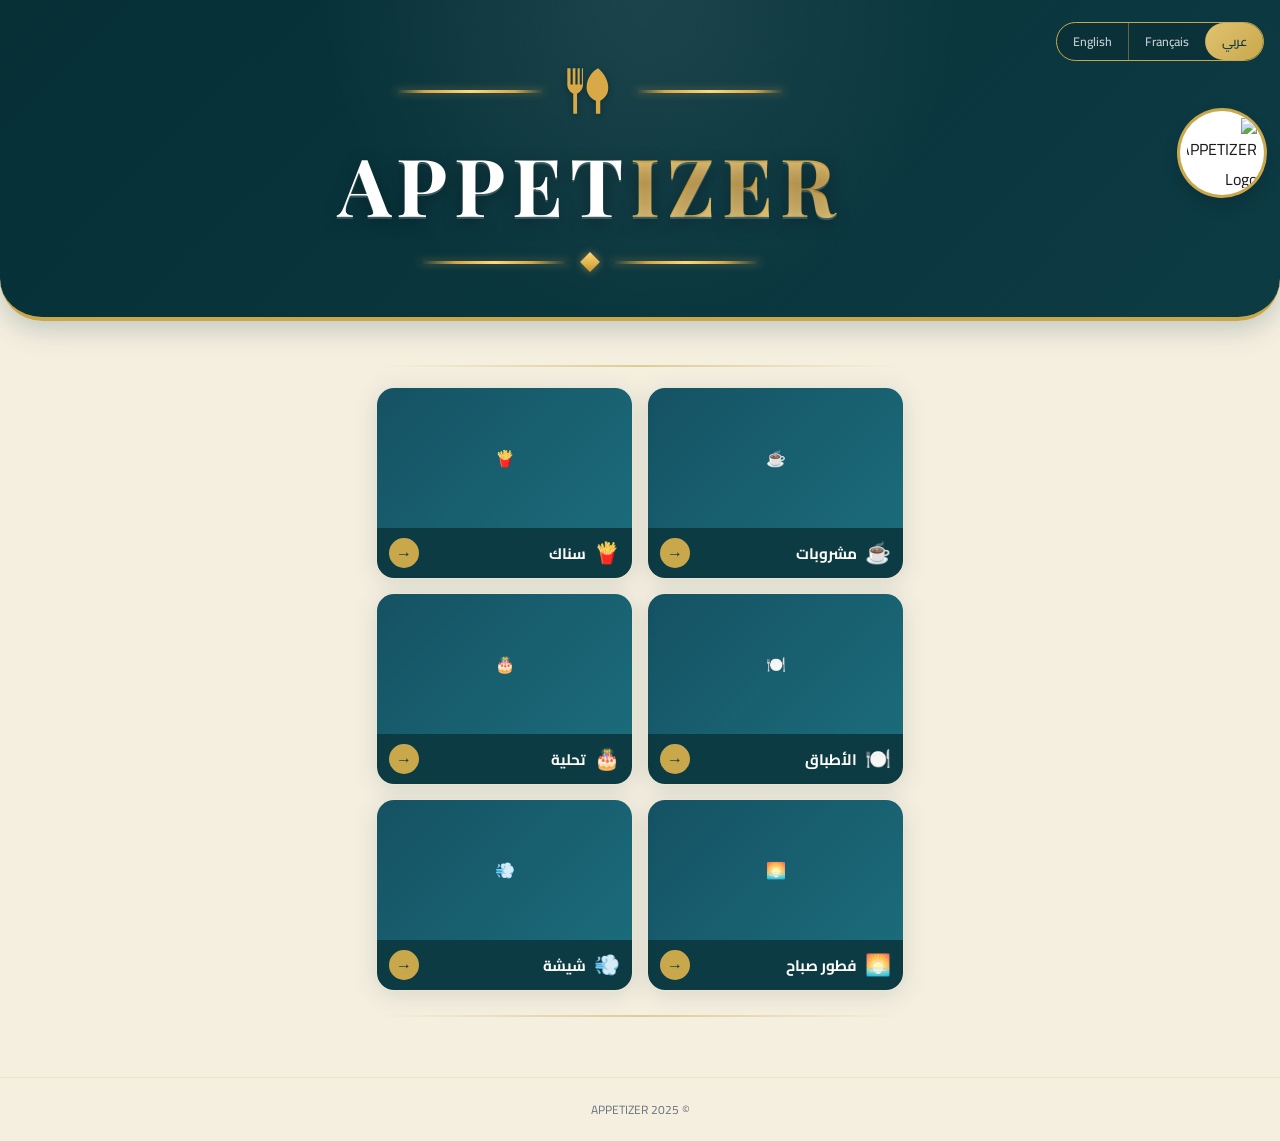
==== index.html @ 3aaae141 "Add files via upload" ====
<!DOCTYPE html>
<html lang="ar" dir="rtl">
<head>
  <meta charset="UTF-8" />
  <meta name="viewport" content="width=device-width, initial-scale=1.0" />
  <title>APPETIZER — Menu</title>
  <meta name="description" content="Digital menu for APPETIZER restaurant" />
  <link rel="stylesheet" href="style.css" />
  <link rel="icon" type="image/svg+xml" href="images/favicon.svg" />
</head>
<body dir="rtl">

  <!-- ── Header ── -->
  <header class="header">
  <div class="header-top">

    <!-- Logo -->
    <div class="logo-wrap">
      <div class="logo-circle">
        <img src="images/logo.webp" alt="APPETIZER Logo" />
      </div>
    </div>

    <!-- Title -->
    <div class="title-box">
      <div class="title-decor">
        <span></span>
 <span class="decor-icon">
  <svg viewBox="0 0 100 100" aria-hidden="true">
    <path d="M31 8h6v30c0 8-5 14-11 17v37h-7V55C13 52 8 46 8 38V8h6v30h4V8h5v30h4V8h4v30h4V8z"/>
    <path d="M65 8c16 13 24 35 15 50-3 5-7 8-11 10v24h-8V68c-9-4-15-11-17-20C42 32 51 15 65 8z"/>
  </svg>
</span>
        <span></span>
      </div>

      <h1 class="main-title">
        APPET<span>IZER</span>
      </h1>

      <div class="bottom-decor">
  <span></span>
  <i></i>
  <span></span>
</div>

    <!-- Language Switcher -->
    <div class="lang-switcher" role="group" aria-label="Language">
      <button class="lang-btn active" data-lang="ar">عربي</button>
      <button class="lang-btn" data-lang="fr">Français</button>
      <button class="lang-btn" data-lang="en">English</button>
    </div>

  </div>
</header>

  <!-- ── Main ── -->
  <main class="main">
    <div class="gold-divider"></div>
    <div class="categories-grid" id="categories-grid" role="list">
      <!-- Rendered by script.js -->
    </div>
    <div class="gold-divider" style="margin-top:24px"></div>
  </main>

  <footer class="footer">
    <p>© 2025 APPETIZER</p>
  </footer>

  <script src="products.js"></script>
  <script src="script.js"></script>
</body>
</html>
---- style.css ----
/* ============================================================
   APPETIZER Digital Menu — style.css
   Palette: Deep Teal #0D3B44, Gold #C9A84C, Cream #F5EFE0
   ============================================================ */

/* ── Google Fonts ─────────────────────────────────────────── */
@import url('https://fonts.googleapis.com/css2?family=Playfair+Display:wght@600;700&family=Cairo:wght@400;600;700&family=Inter:wght@400;500;600&display=swap');

/* ── CSS Variables ────────────────────────────────────────── */
:root {
  --teal:        #0D3B44;
  --teal-mid:    #155263;
  --teal-light:  #1B6B7B;
  --gold:        #C9A84C;
  --gold-light:  #E0C270;
  --cream:       #F5EFE0;
  --cream-dark:  #EDE4CE;
  --white:       #FFFFFF;
  --text-dark:   #1A1A1A;
  --text-muted:  #6B7280;

  --font-display: 'Playfair Display', serif;
  --font-ar:      'Cairo', sans-serif;
  --font-body:    'Inter', sans-serif;

  --radius-card:  18px;
  --radius-btn:   50px;
  --shadow-card:  0 4px 24px rgba(13,59,68,0.13);
  --shadow-gold:  0 2px 12px rgba(201,168,76,0.25);

  --transition:   0.25s ease;
}

/* ── Reset & Base ─────────────────────────────────────────── */
*, *::before, *::after { box-sizing: border-box; margin: 0; padding: 0; }

html { scroll-behavior: smooth; }

body {
  background: var(--cream);
  color: var(--text-dark);
  font-family: var(--font-body);
  min-height: 100vh;
  -webkit-font-smoothing: antialiased;
}

body[dir="rtl"] {
  font-family: var(--font-ar);
}

img { display: block; width: 100%; object-fit: cover; }
a { text-decoration: none; color: inherit; }

/* ── Header ───────────────────────────────────────────────── */
.header {
  background: var(--teal);
  padding: 20px 20px 28px;
  border-radius: 0 0 32px 32px;
  position: relative;
}

.header-top {
  display: flex;
  align-items: center;
  justify-content: space-between;
  gap: 12px;
  margin-bottom: 16px;
}

.logo-wrap {
  display: flex;
  align-items: center;
  gap: 14px;
  flex-shrink: 0;
}

.logo-circle {
  width: 72px;
  height: 72px;
  border-radius: 50%;
  background: var(--white);
  display: flex;
  align-items: center;
  justify-content: center;
  box-shadow: 0 0 0 3px var(--gold);
  overflow: hidden;
  flex-shrink: 0;
}

.logo-circle img {
  width: 54px;
  height: 54px;
  object-fit: contain;
}

.logo-text {
  font-family: var(--font-display);
  font-size: 2rem;
  font-weight: 700;
  color: var(--white);
  letter-spacing: 1px;
  line-height: 1;
}

.logo-text span { color: var(--gold); }

/* ── Language Switcher ────────────────────────────────────── */
.lang-switcher {
  display: flex;
  gap: 6px;
  background: rgba(255,255,255,0.08);
  border-radius: var(--radius-btn);
  padding: 4px;
}

.lang-btn {
  border: none;
  border-radius: var(--radius-btn);
  padding: 6px 14px;
  font-size: 0.78rem;
  font-weight: 600;
  cursor: pointer;
  background: transparent;
  color: rgba(255,255,255,0.75);
  transition: var(--transition);
  font-family: inherit;
  white-space: nowrap;
}

.lang-btn.active {
  background: var(--gold);
  color: var(--teal);
}

/* ── Back Button (category pages) ───────────────────────────── */
.back-btn {
  display: inline-flex;
  align-items: center;
  gap: 8px;
  background: rgba(255,255,255,0.12);
  border: none;
  border-radius: var(--radius-btn);
  color: var(--white);
  font-size: 0.88rem;
  font-weight: 600;
  padding: 8px 18px;
  cursor: pointer;
  transition: var(--transition);
  font-family: inherit;
}

.back-btn:hover { background: rgba(255,255,255,0.2); }

.back-btn svg { flex-shrink: 0; }

[dir="rtl"] .back-btn svg { transform: scaleX(-1); }

.page-title {
  color: var(--white);
  font-family: var(--font-display);
  font-size: 1.6rem;
  font-weight: 700;
  margin-top: 10px;
}

[dir="rtl"] .page-title { font-family: var(--font-ar); }

.page-subtitle {
  color: var(--gold-light);
  font-size: 0.85rem;
  margin-top: 4px;
}

/* ── Main Layout ──────────────────────────────────────────── */
.main {
  padding: 24px 16px 40px;
  max-width: 560px;
  margin: 0 auto;
}

/* ── Category Grid (index) ───────────────────────────────── */
.categories-grid {
  display: grid;
  grid-template-columns: 1fr 1fr;
  gap: 14px;
}

.cat-card {
  border-radius: var(--radius-card);
  overflow: hidden;
  background: var(--white);
  box-shadow: var(--shadow-card);
  border: 1.5px solid var(--cream-dark);
  cursor: pointer;
  transition: transform var(--transition), box-shadow var(--transition);
  text-decoration: none;
}

.cat-card:hover, .cat-card:focus-visible {
  transform: translateY(-3px);
  box-shadow: 0 8px 32px rgba(13,59,68,0.18);
  outline: none;
}

.cat-card:active { transform: translateY(-1px); }

.cat-img-wrap {
  height: 140px;
  overflow: hidden;
}

.cat-img-wrap img {
  height: 100%;
  width: 100%;
  object-fit: cover;
  transition: transform 0.4s ease;
}

.cat-card:hover .cat-img-wrap img { transform: scale(1.05); }

/* placeholder gradient for missing images */
.cat-img-placeholder {
  height: 140px;
  background: linear-gradient(135deg, var(--teal-mid), var(--teal-light));
  display: flex;
  align-items: center;
  justify-content: center;
}

.cat-footer {
  background: var(--teal);
  padding: 10px 12px;
  display: flex;
  align-items: center;
  justify-content: space-between;
  gap: 8px;
}

.cat-icon {
  color: var(--gold);
  font-size: 1.3rem;
  line-height: 1;
  flex-shrink: 0;
}

.cat-name {
  color: var(--white);
  font-size: 0.95rem;
  font-weight: 700;
  flex: 1;
  text-align: center;
}

[dir="rtl"] .cat-name { text-align: right; }
[dir="ltr"] .cat-name { text-align: left; }

.cat-arrow {
  width: 30px;
  height: 30px;
  border-radius: 50%;
  background: var(--gold);
  color: var(--teal);
  display: flex;
  align-items: center;
  justify-content: center;
  flex-shrink: 0;
  font-size: 1rem;
  font-weight: 700;
  transition: background var(--transition);
}

.cat-card:hover .cat-arrow { background: var(--gold-light); }

/* ── Product Grid (category pages) ──────────────────────────── */
.products-grid {
  display: grid;
  grid-template-columns: 1fr;
  gap: 16px;
}

@media (min-width: 480px) {
  .products-grid { grid-template-columns: 1fr 1fr; }
}

.product-card {
  background: var(--white);
  border-radius: var(--radius-card);
  overflow: hidden;
  box-shadow: var(--shadow-card);
  border: 1.5px solid var(--cream-dark);
  transition: transform var(--transition), box-shadow var(--transition);
}

.product-card:hover {
  transform: translateY(-2px);
  box-shadow: 0 8px 28px rgba(13,59,68,0.15);
}

.product-img-wrap {
  height: 160px;
  overflow: hidden;
  background: linear-gradient(135deg, var(--teal-mid), var(--teal-light));
  position: relative;
}

.product-img-wrap img {
  height: 100%;
  object-fit: cover;
  transition: transform 0.4s ease;
}

.product-card:hover .product-img-wrap img { transform: scale(1.06); }

.product-img-placeholder {
  height: 100%;
  display: flex;
  align-items: center;
  justify-content: center;
  font-size: 3rem;
}

.product-body {
  padding: 12px 14px 14px;
}

.product-name {
  font-size: 1rem;
  font-weight: 700;
  color: var(--teal);
  line-height: 1.3;
  margin-bottom: 5px;
}

.product-desc {
  font-size: 0.8rem;
  color: var(--text-muted);
  line-height: 1.5;
  margin-bottom: 10px;
  display: -webkit-box;
  -webkit-line-clamp: 2;
  -webkit-box-orient: vertical;
  overflow: hidden;
}

.product-price-row {
  display: flex;
  align-items: center;
  justify-content: space-between;
}

.product-price {
  background: var(--teal);
  color: var(--gold);
  font-size: 0.9rem;
  font-weight: 700;
  padding: 5px 14px;
  border-radius: var(--radius-btn);
  letter-spacing: 0.5px;
}

/* ── Empty State ─────────────────────────────────────────── */
.empty-state {
  text-align: center;
  padding: 60px 20px;
  color: var(--text-muted);
}

.empty-state svg {
  margin: 0 auto 16px;
  opacity: 0.3;
}

.empty-state p {
  font-size: 0.95rem;
}

/* ── Gold Divider ─────────────────────────────────────────── */
.gold-divider {
  height: 2px;
  background: linear-gradient(to right, transparent, var(--gold), transparent);
  margin: 20px 0;
  opacity: 0.5;
}

/* ── Footer ───────────────────────────────────────────────── */
.footer {
  text-align: center;
  padding: 20px;
  color: var(--text-muted);
  font-size: 0.75rem;
  border-top: 1px solid var(--cream-dark);
}

/* ── Scrollbar ────────────────────────────────────────────── */
::-webkit-scrollbar { width: 6px; }
::-webkit-scrollbar-track { background: var(--cream); }
::-webkit-scrollbar-thumb { background: var(--teal-mid); border-radius: 3px; }

/* ── Reduced Motion ───────────────────────────────────────── */
@media (prefers-reduced-motion: reduce) {
  *, *::before, *::after { transition: none !important; animation: none !important; }
}
/* ===== Luxury Header Like Reference ===== */

.header {
  background:
    radial-gradient(circle at top center, rgba(255,255,255,0.08), transparent 45%),
    linear-gradient(135deg, #062f36, #0D3B44);
  padding: 22px 16px 34px;
  border-radius: 0 0 42px 42px;
  border-bottom: 4px solid var(--gold);
  box-shadow: 0 8px 28px rgba(13,59,68,0.22);
}

.header-top {
  position: relative;
  display: grid;
  grid-template-columns: 86px 1fr;
  gap: 14px;
  align-items: center;
  margin-bottom: 0;
}

.logo-wrap {
  grid-column: 1;
  grid-row: 1 / 3;
}

.logo-circle {
  width: 84px;
  height: 84px;
  box-shadow: 0 0 0 3px var(--gold), 0 8px 18px rgba(0,0,0,0.18);
}

.logo-circle img {
  width: 70px;
  height: 70px;
}

.title-box {
  grid-column: 2;
  text-align: center;
  padding-top: 42px;
}

.main-title{
    font-family:var(--font-display);
    font-size:clamp(3rem,8vw,5rem);
    font-weight:700;
    letter-spacing:7px;
    color:#fff;
    text-shadow:
      0 2px 0 rgba(255,255,255,.2),
      0 5px 18px rgba(0,0,0,.35);
}

.main-title span{
    background:linear-gradient(#F8D57A,#C9962E,#F3D06C);
    -webkit-background-clip:text;
    -webkit-text-fill-color:transparent;
}

.title-decor {
  display: flex;
  align-items: center;
  justify-content: center;
  gap: 12px;
  margin-bottom: 8px;
  color: var(--gold);
}

.title-decor span:not(.decor-icon) {
  width: 78px;
  height: 1px;
  background: linear-gradient(to right, transparent, var(--gold), transparent);
}

.decor-icon{
    display:flex;
    align-items:center;
    justify-content:center;
}

.decor-icon svg{
    width:42px;
    height:42px;
    fill:#D9B45A;
}

.bottom-decor{
    display:flex;
    justify-content:center;
    align-items:center;
    gap:14px;
    margin-top:14px;
}

.bottom-decor span{
    width:130px;
    height:2px;
    background:linear-gradient(to right,transparent,#C9A84C,#C9A84C,transparent);
}

.bottom-decor i{
    width:12px;
    height:12px;
    background:#C9A84C;
    transform:rotate(45deg);
    display:block;
}

.lang-switcher {
  position: absolute;
  top: 0;
  right: 0;
  border: 1px solid var(--gold);
  background: rgba(0,0,0,0.12);
  padding: 0;
  overflow: hidden;
  gap: 0;
}

.lang-btn {
  padding: 7px 16px;
  border-radius: 0;
  border-left: 1px solid rgba(201,168,76,0.45);
}

.lang-btn:first-child {
  border-radius: 50px 0 0 50px;
}

.lang-btn:last-child {
  border-left: none;
  border-radius: 0 50px 50px 0;
}

.lang-btn.active {
  background: linear-gradient(135deg, var(--gold-light), var(--gold));
  color: #0D3B44;
}

@media (max-width: 420px) {
  .header-top {
    grid-template-columns: 76px 1fr;
  }

  .logo-circle {
    width: 74px;
    height: 74px;
  }

  .logo-circle img {
    width: 62px;
    height: 62px;
  }

  .main-title {
    font-size: 2.15rem;
    letter-spacing: 3px;
  }

  .title-box {
    padding-top: 48px;
  }

 .title-decor span:not(.decor-icon){
    width:150px;
    height:2px;
    border-radius:20px;
    background:linear-gradient(to right,transparent,#D9B45A,#D9B45A,transparent);
}

  .lang-btn {
    padding: 6px 11px;
    font-size: 0.72rem;
  }
}
/* ===== stronger gold decoration ===== */

.title-decor {
  gap: 18px;
  margin-bottom: 12px;
}

.title-decor span:not(.decor-icon) {
  width: 150px !important;
  height: 3px !important;
  border-radius: 30px;
  background: linear-gradient(
    to right,
    transparent 0%,
    #d4a64a 20%,
    #ffd978 50%,
    #d4a64a 80%,
    transparent 100%
  ) !important;
  box-shadow: 0 0 8px rgba(212,166,74,0.45);
}

.decor-icon svg {
  width: 54px !important;
  height: 54px !important;
  fill: url(#goldGradient);
  filter: drop-shadow(0 2px 3px rgba(0,0,0,0.25));
}

.decor-icon svg path {
  fill: #d9a847 !important;
}

.bottom-decor {
  margin-top: 18px !important;
}

.bottom-decor span {
  width: 150px !important;
  height: 3px !important;
  border-radius: 30px;
  background: linear-gradient(
    to right,
    transparent,
    #d4a64a,
    #ffd978,
    #d4a64a,
    transparent
  ) !important;
  box-shadow: 0 0 8px rgba(212,166,74,0.45);
}

.bottom-decor i {
  width: 14px !important;
  height: 14px !important;
  background: linear-gradient(135deg, #ffd978, #c9962e) !important;
  box-shadow: 0 0 8px rgba(212,166,74,0.6);
}
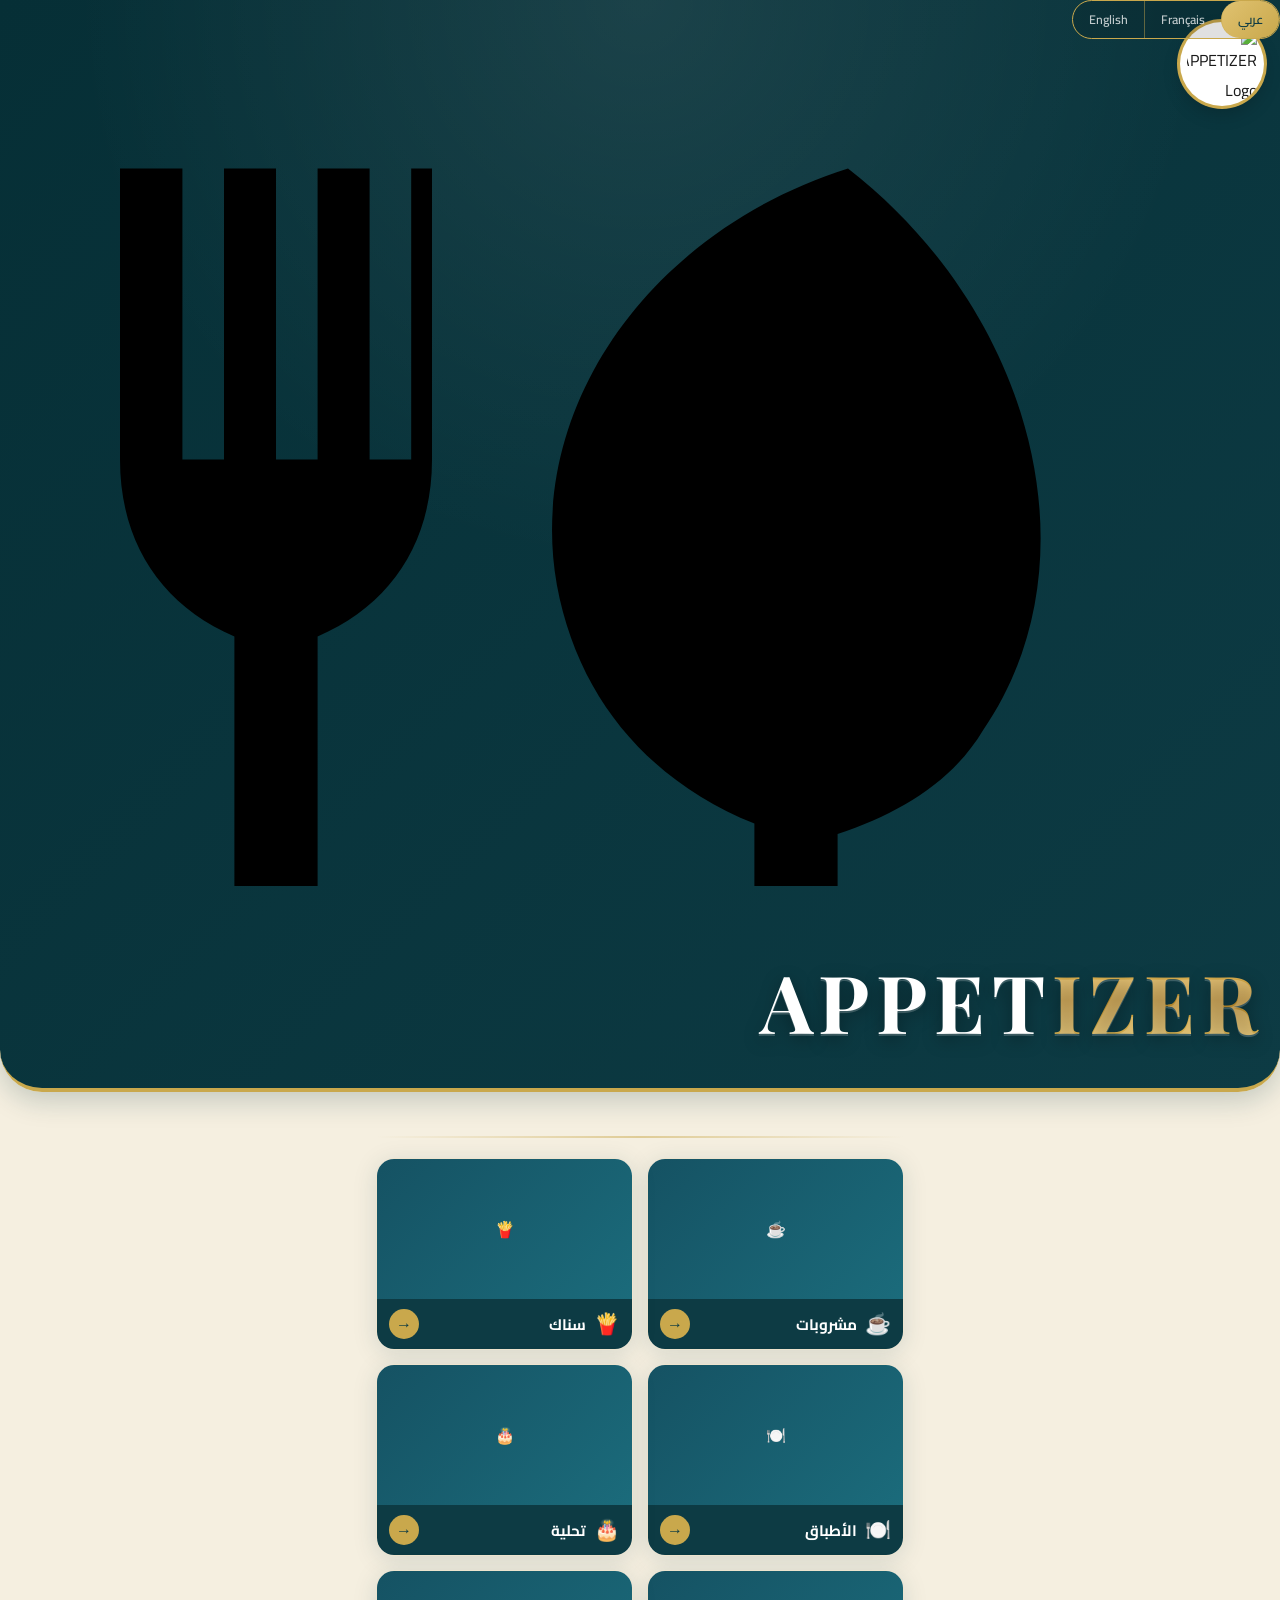
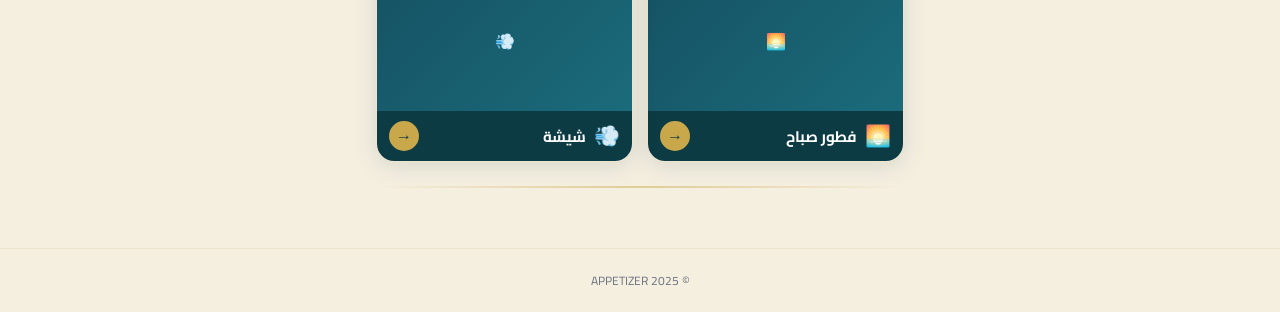
==== commit c91fe008: "Update index.html" ====
--- a/index.html
+++ b/index.html
@@ -11,44 +11,38 @@
 <body dir="rtl">
 
   <!-- ── Header ── -->
-  <header class="header">
-  <div class="header-top">
+<header class="header">
+  <div class="header-inner">
 
-    <!-- Logo -->
-    <div class="logo-wrap">
-      <div class="logo-circle">
-        <img src="images/logo.webp" alt="APPETIZER Logo" />
-      </div>
-    </div>
-
-    <!-- Title -->
-    <div class="title-box">
-      <div class="title-decor">
-        <span></span>
- <span class="decor-icon">
-  <svg viewBox="0 0 100 100" aria-hidden="true">
-    <path d="M31 8h6v30c0 8-5 14-11 17v37h-7V55C13 52 8 46 8 38V8h6v30h4V8h5v30h4V8h4v30h4V8z"/>
-    <path d="M65 8c16 13 24 35 15 50-3 5-7 8-11 10v24h-8V68c-9-4-15-11-17-20C42 32 51 15 65 8z"/>
-  </svg>
-</span>
-        <span></span>
-      </div>
-
-      <h1 class="main-title">
-        APPET<span>IZER</span>
-      </h1>
-
-      <div class="bottom-decor">
-  <span></span>
-  <i></i>
-  <span></span>
-</div>
-
-    <!-- Language Switcher -->
     <div class="lang-switcher" role="group" aria-label="Language">
       <button class="lang-btn active" data-lang="ar">عربي</button>
       <button class="lang-btn" data-lang="fr">Français</button>
       <button class="lang-btn" data-lang="en">English</button>
+    </div>
+
+    <div class="logo-circle">
+      <img src="images/logo.webp" alt="APPETIZER Logo" />
+    </div>
+
+    <div class="brand-area">
+      <div class="top-ornament">
+        <span></span>
+
+        <svg class="cutlery-icon" viewBox="0 0 120 80" aria-hidden="true">
+          <path d="M34 6h6v28c0 8-4 14-11 17v24h-8V51C14 48 10 42 10 34V6h6v28h4V6h5v28h4V6h5v28h4V6z"/>
+          <path d="M80 6c18 14 24 38 13 54-3 5-8 8-14 10v5h-8V69c-10-4-17-12-19-23C49 29 61 12 80 6z"/>
+        </svg>
+
+        <span></span>
+      </div>
+
+      <h1 class="main-title">APPET<span>IZER</span></h1>
+
+      <div class="bottom-ornament">
+        <span></span>
+        <i></i>
+        <span></span>
+      </div>
     </div>
 
   </div>
@@ -70,4 +64,4 @@
   <script src="products.js"></script>
   <script src="script.js"></script>
 </body>
-</html>+</html>
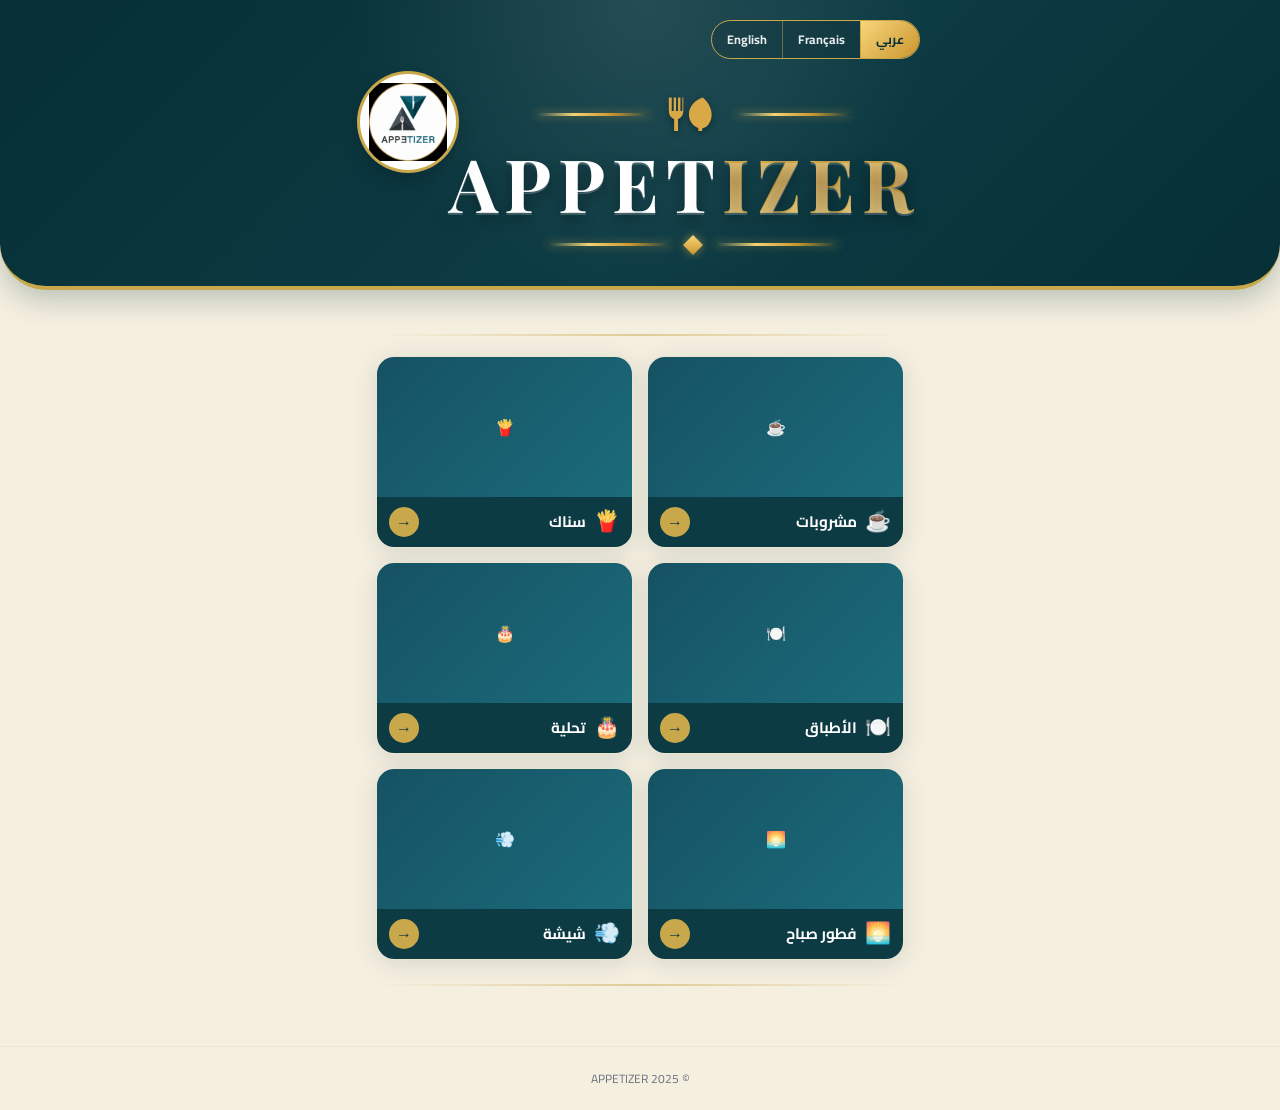
==== commit 03f41f65: "Update index.html" ====
--- a/index.html
+++ b/index.html
@@ -21,7 +21,7 @@
     </div>
 
     <div class="logo-circle">
-      <img src="images/logo.webp" alt="APPETIZER Logo" />
+      <img src="logo.webp" alt="APPETIZER Logo" />
     </div>
 
     <div class="brand-area">
--- a/style.css
+++ b/style.css
@@ -52,86 +52,217 @@
 a { text-decoration: none; color: inherit; }
 
 /* ── Header ───────────────────────────────────────────────── */
+/* ── Header Luxury Mobile ─────────────────────────────────── */
 .header {
-  background: var(--teal);
-  padding: 20px 20px 28px;
-  border-radius: 0 0 32px 32px;
   position: relative;
-}
-
-.header-top {
-  display: flex;
-  align-items: center;
-  justify-content: space-between;
-  gap: 12px;
-  margin-bottom: 16px;
-}
-
-.logo-wrap {
-  display: flex;
-  align-items: center;
-  gap: 14px;
-  flex-shrink: 0;
+  overflow: hidden;
+  background:
+    radial-gradient(circle at 50% 0%, rgba(255,255,255,0.10), transparent 42%),
+    linear-gradient(135deg, #062f36 0%, #0D3B44 55%, #062f36 100%);
+  padding: 20px 14px 34px;
+  border-radius: 0 0 46px 46px;
+  border-bottom: 4px solid var(--gold);
+  box-shadow: 0 10px 28px rgba(13,59,68,0.25);
+}
+
+.header::after {
+  content: "";
+  position: absolute;
+  left: -8%;
+  right: -8%;
+  bottom: -28px;
+  height: 70px;
+  border-radius: 0 0 50% 50%;
+  border-bottom: 3px solid rgba(224,194,112,0.85);
+  pointer-events: none;
+}
+
+.header-inner {
+  position: relative;
+  max-width: 560px;
+  margin: 0 auto;
+  min-height: 230px;
+}
+
+.lang-switcher {
+  position: absolute;
+  top: 0;
+  right: 0;
+  display: flex;
+  overflow: hidden;
+  border: 1.5px solid var(--gold);
+  border-radius: 999px;
+  background: rgba(0,0,0,0.10);
+  z-index: 4;
+}
+
+.lang-btn {
+  border: 0;
+  border-left: 1px solid rgba(201,168,76,0.45);
+  background: transparent;
+  color: rgba(255,255,255,0.90);
+  padding: 7px 15px;
+  font-size: 0.78rem;
+  font-weight: 700;
+  font-family: inherit;
+  cursor: pointer;
+  white-space: nowrap;
+}
+
+.lang-btn:last-child {
+  border-left: 0;
+}
+
+.lang-btn.active {
+  background: linear-gradient(135deg, #F8D57A, #C9962E);
+  color: #062f36;
 }
 
 .logo-circle {
-  width: 72px;
-  height: 72px;
+  position: absolute;
+  top: 54px;
+  left: 0;
+  width: 96px;
+  height: 96px;
   border-radius: 50%;
   background: var(--white);
   display: flex;
   align-items: center;
   justify-content: center;
-  box-shadow: 0 0 0 3px var(--gold);
-  overflow: hidden;
-  flex-shrink: 0;
+  box-shadow:
+    0 0 0 3px var(--gold),
+    0 10px 20px rgba(0,0,0,0.20);
+  overflow: hidden;
+  z-index: 3;
 }
 
 .logo-circle img {
-  width: 54px;
-  height: 54px;
+  width: 78px;
+  height: 78px;
   object-fit: contain;
 }
 
-.logo-text {
+.brand-area {
+  text-align: center;
+  padding-top: 70px;
+  padding-left: 105px;
+}
+
+.top-ornament,
+.bottom-ornament {
+  display: flex;
+  align-items: center;
+  justify-content: center;
+  gap: 14px;
+}
+
+.top-ornament span {
+  width: 115px;
+  height: 3px;
+  border-radius: 50px;
+  background: linear-gradient(to right, transparent, #F4D276, #C9962E, transparent);
+  box-shadow: 0 0 9px rgba(201,168,76,0.55);
+}
+
+.cutlery-icon {
+  width: 58px;
+  height: 48px;
+  fill: #D9A847;
+  filter: drop-shadow(0 2px 3px rgba(0,0,0,0.35));
+}
+
+.main-title {
+  margin-top: 8px;
   font-family: var(--font-display);
-  font-size: 2rem;
-  font-weight: 700;
+  font-size: clamp(2.65rem, 10vw, 4.6rem);
+  font-weight: 700;
+  line-height: 1;
+  letter-spacing: 7px;
   color: var(--white);
-  letter-spacing: 1px;
-  line-height: 1;
-}
-
-.logo-text span { color: var(--gold); }
-
-/* ── Language Switcher ────────────────────────────────────── */
-.lang-switcher {
-  display: flex;
-  gap: 6px;
-  background: rgba(255,255,255,0.08);
-  border-radius: var(--radius-btn);
-  padding: 4px;
-}
-
-.lang-btn {
-  border: none;
-  border-radius: var(--radius-btn);
-  padding: 6px 14px;
-  font-size: 0.78rem;
-  font-weight: 600;
-  cursor: pointer;
-  background: transparent;
-  color: rgba(255,255,255,0.75);
-  transition: var(--transition);
-  font-family: inherit;
-  white-space: nowrap;
-}
-
-.lang-btn.active {
-  background: var(--gold);
-  color: var(--teal);
-}
-
+  text-shadow:
+    0 2px 0 rgba(255,255,255,0.22),
+    0 6px 16px rgba(0,0,0,0.35);
+}
+
+.main-title span {
+  background: linear-gradient(#F8D57A, #C9962E, #F3D06C);
+  -webkit-background-clip: text;
+  -webkit-text-fill-color: transparent;
+}
+
+.bottom-ornament {
+  margin-top: 18px;
+}
+
+.bottom-ornament span {
+  width: 125px;
+  height: 3px;
+  border-radius: 50px;
+  background: linear-gradient(to right, transparent, #F4D276, #C9962E, transparent);
+  box-shadow: 0 0 9px rgba(201,168,76,0.5);
+}
+
+.bottom-ornament i {
+  width: 14px;
+  height: 14px;
+  display: block;
+  transform: rotate(45deg);
+  background: linear-gradient(135deg, #F8D57A, #C9962E);
+  box-shadow: 0 0 9px rgba(201,168,76,0.65);
+}
+
+/* Mobile fix */
+@media (max-width: 420px) {
+  .header {
+    padding: 16px 10px 30px;
+    border-radius: 0 0 38px 38px;
+  }
+
+  .header-inner {
+    min-height: 210px;
+  }
+
+  .lang-btn {
+    padding: 6px 10px;
+    font-size: 0.68rem;
+  }
+
+  .logo-circle {
+    top: 60px;
+    width: 72px;
+    height: 72px;
+  }
+
+  .logo-circle img {
+    width: 60px;
+    height: 60px;
+  }
+
+  .brand-area {
+    padding-top: 76px;
+    padding-left: 78px;
+  }
+
+  .top-ornament span,
+  .bottom-ornament span {
+    width: 68px;
+    height: 2.5px;
+  }
+
+  .cutlery-icon {
+    width: 46px;
+    height: 40px;
+  }
+
+  .main-title {
+    font-size: 2.3rem;
+    letter-spacing: 4px;
+  }
+
+  .bottom-ornament {
+    margin-top: 13px;
+  }
+}
 /* ── Back Button (category pages) ───────────────────────────── */
 .back-btn {
   display: inline-flex;
@@ -400,237 +531,3 @@
 @media (prefers-reduced-motion: reduce) {
   *, *::before, *::after { transition: none !important; animation: none !important; }
 }
-/* ===== Luxury Header Like Reference ===== */
-
-.header {
-  background:
-    radial-gradient(circle at top center, rgba(255,255,255,0.08), transparent 45%),
-    linear-gradient(135deg, #062f36, #0D3B44);
-  padding: 22px 16px 34px;
-  border-radius: 0 0 42px 42px;
-  border-bottom: 4px solid var(--gold);
-  box-shadow: 0 8px 28px rgba(13,59,68,0.22);
-}
-
-.header-top {
-  position: relative;
-  display: grid;
-  grid-template-columns: 86px 1fr;
-  gap: 14px;
-  align-items: center;
-  margin-bottom: 0;
-}
-
-.logo-wrap {
-  grid-column: 1;
-  grid-row: 1 / 3;
-}
-
-.logo-circle {
-  width: 84px;
-  height: 84px;
-  box-shadow: 0 0 0 3px var(--gold), 0 8px 18px rgba(0,0,0,0.18);
-}
-
-.logo-circle img {
-  width: 70px;
-  height: 70px;
-}
-
-.title-box {
-  grid-column: 2;
-  text-align: center;
-  padding-top: 42px;
-}
-
-.main-title{
-    font-family:var(--font-display);
-    font-size:clamp(3rem,8vw,5rem);
-    font-weight:700;
-    letter-spacing:7px;
-    color:#fff;
-    text-shadow:
-      0 2px 0 rgba(255,255,255,.2),
-      0 5px 18px rgba(0,0,0,.35);
-}
-
-.main-title span{
-    background:linear-gradient(#F8D57A,#C9962E,#F3D06C);
-    -webkit-background-clip:text;
-    -webkit-text-fill-color:transparent;
-}
-
-.title-decor {
-  display: flex;
-  align-items: center;
-  justify-content: center;
-  gap: 12px;
-  margin-bottom: 8px;
-  color: var(--gold);
-}
-
-.title-decor span:not(.decor-icon) {
-  width: 78px;
-  height: 1px;
-  background: linear-gradient(to right, transparent, var(--gold), transparent);
-}
-
-.decor-icon{
-    display:flex;
-    align-items:center;
-    justify-content:center;
-}
-
-.decor-icon svg{
-    width:42px;
-    height:42px;
-    fill:#D9B45A;
-}
-
-.bottom-decor{
-    display:flex;
-    justify-content:center;
-    align-items:center;
-    gap:14px;
-    margin-top:14px;
-}
-
-.bottom-decor span{
-    width:130px;
-    height:2px;
-    background:linear-gradient(to right,transparent,#C9A84C,#C9A84C,transparent);
-}
-
-.bottom-decor i{
-    width:12px;
-    height:12px;
-    background:#C9A84C;
-    transform:rotate(45deg);
-    display:block;
-}
-
-.lang-switcher {
-  position: absolute;
-  top: 0;
-  right: 0;
-  border: 1px solid var(--gold);
-  background: rgba(0,0,0,0.12);
-  padding: 0;
-  overflow: hidden;
-  gap: 0;
-}
-
-.lang-btn {
-  padding: 7px 16px;
-  border-radius: 0;
-  border-left: 1px solid rgba(201,168,76,0.45);
-}
-
-.lang-btn:first-child {
-  border-radius: 50px 0 0 50px;
-}
-
-.lang-btn:last-child {
-  border-left: none;
-  border-radius: 0 50px 50px 0;
-}
-
-.lang-btn.active {
-  background: linear-gradient(135deg, var(--gold-light), var(--gold));
-  color: #0D3B44;
-}
-
-@media (max-width: 420px) {
-  .header-top {
-    grid-template-columns: 76px 1fr;
-  }
-
-  .logo-circle {
-    width: 74px;
-    height: 74px;
-  }
-
-  .logo-circle img {
-    width: 62px;
-    height: 62px;
-  }
-
-  .main-title {
-    font-size: 2.15rem;
-    letter-spacing: 3px;
-  }
-
-  .title-box {
-    padding-top: 48px;
-  }
-
- .title-decor span:not(.decor-icon){
-    width:150px;
-    height:2px;
-    border-radius:20px;
-    background:linear-gradient(to right,transparent,#D9B45A,#D9B45A,transparent);
-}
-
-  .lang-btn {
-    padding: 6px 11px;
-    font-size: 0.72rem;
-  }
-}
-/* ===== stronger gold decoration ===== */
-
-.title-decor {
-  gap: 18px;
-  margin-bottom: 12px;
-}
-
-.title-decor span:not(.decor-icon) {
-  width: 150px !important;
-  height: 3px !important;
-  border-radius: 30px;
-  background: linear-gradient(
-    to right,
-    transparent 0%,
-    #d4a64a 20%,
-    #ffd978 50%,
-    #d4a64a 80%,
-    transparent 100%
-  ) !important;
-  box-shadow: 0 0 8px rgba(212,166,74,0.45);
-}
-
-.decor-icon svg {
-  width: 54px !important;
-  height: 54px !important;
-  fill: url(#goldGradient);
-  filter: drop-shadow(0 2px 3px rgba(0,0,0,0.25));
-}
-
-.decor-icon svg path {
-  fill: #d9a847 !important;
-}
-
-.bottom-decor {
-  margin-top: 18px !important;
-}
-
-.bottom-decor span {
-  width: 150px !important;
-  height: 3px !important;
-  border-radius: 30px;
-  background: linear-gradient(
-    to right,
-    transparent,
-    #d4a64a,
-    #ffd978,
-    #d4a64a,
-    transparent
-  ) !important;
-  box-shadow: 0 0 8px rgba(212,166,74,0.45);
-}
-
-.bottom-decor i {
-  width: 14px !important;
-  height: 14px !important;
-  background: linear-gradient(135deg, #ffd978, #c9962e) !important;
-  box-shadow: 0 0 8px rgba(212,166,74,0.6);
-}
